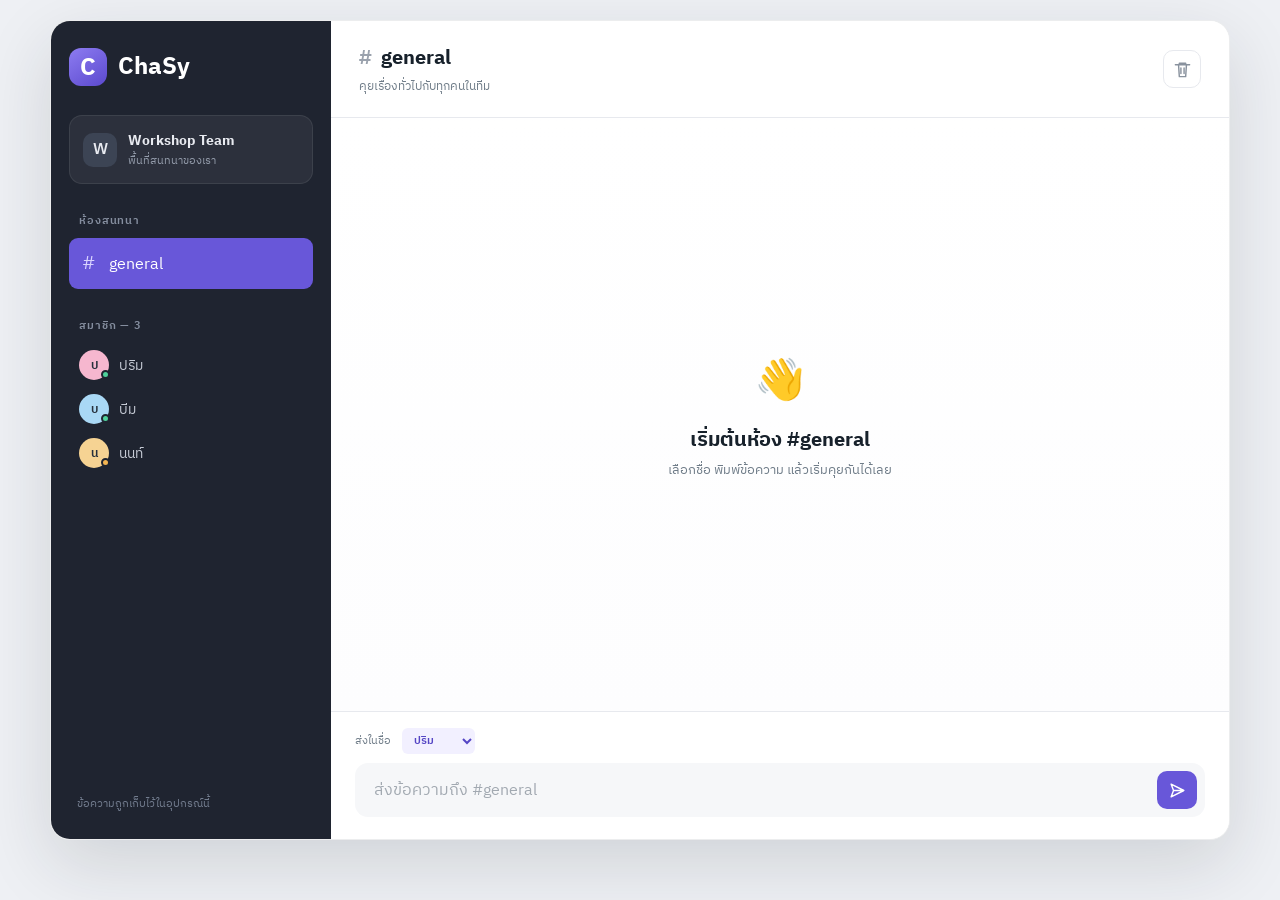
==== index.html @ 702a7e15 "Create ChaSy local chat workshop" ====
<!doctype html>
<html lang="th">
<head>
  <meta charset="UTF-8">
  <meta name="viewport" content="width=device-width, initial-scale=1.0">
  <meta name="description" content="ChaSy — simple local chat workshop">
  <title>ChaSy — Simple Chat</title>
  <link rel="preconnect" href="https://fonts.googleapis.com">
  <link rel="preconnect" href="https://fonts.gstatic.com" crossorigin>
  <link href="https://fonts.googleapis.com/css2?family=IBM+Plex+Sans+Thai:wght@400;500;600;700&display=swap" rel="stylesheet">
  <link rel="stylesheet" href="styles.css">
</head>
<body>
  <main class="app-shell">
    <aside class="sidebar">
      <a class="brand" href="#" aria-label="ChaSy home">
        <span class="brand-mark">C</span>
        <span>ChaSy</span>
      </a>

      <div class="workspace">
        <span class="workspace-avatar">W</span>
        <div>
          <strong>Workshop Team</strong>
          <small>พื้นที่สนทนาของเรา</small>
        </div>
      </div>

      <nav aria-label="ห้องสนทนา">
        <p class="nav-label">ห้องสนทนา</p>
        <button class="channel active" type="button">
          <span>#</span> general
        </button>
      </nav>

      <section class="people" aria-labelledby="people-title">
        <p class="nav-label" id="people-title">สมาชิก — 3</p>
        <div class="person"><span class="avatar pink">ป</span><span class="status"></span>ปริม</div>
        <div class="person"><span class="avatar blue">บ</span><span class="status"></span>บีม</div>
        <div class="person"><span class="avatar amber">น</span><span class="status away"></span>นนท์</div>
      </section>

      <p class="storage-note">ข้อความถูกเก็บไว้ในอุปกรณ์นี้</p>
    </aside>

    <section class="chat-panel">
      <header class="chat-header">
        <div>
          <h1><span>#</span> general</h1>
          <p>คุยเรื่องทั่วไปกับทุกคนในทีม</p>
        </div>
        <button class="icon-button" id="clearButton" type="button" title="ล้างข้อความ" aria-label="ล้างข้อความ">
          <svg viewBox="0 0 24 24" aria-hidden="true"><path d="M3 6h18M8 6V4h8v2m-9 0 1 15h8l1-15M10 10v7m4-7v7"/></svg>
        </button>
      </header>

      <div class="messages" id="messageList" aria-live="polite"></div>

      <form class="composer" id="messageForm">
        <label class="sender-label" for="senderSelect">ส่งในชื่อ</label>
        <select id="senderSelect" aria-label="เลือกผู้ส่ง">
          <option value="ปริม">ปริม</option>
          <option value="บีม">บีม</option>
          <option value="นนท์">นนท์</option>
        </select>
        <div class="message-input-wrap">
          <input id="messageInput" maxlength="300" autocomplete="off" placeholder="ส่งข้อความถึง #general" aria-label="ข้อความ">
          <button class="send-button" type="submit" aria-label="ส่งข้อความ">
            <svg viewBox="0 0 24 24" aria-hidden="true"><path d="m4 4 16 8-16 8 3-8-3-8Zm3 8h13"/></svg>
          </button>
        </div>
      </form>
    </section>
  </main>

  <template id="emptyStateTemplate">
    <div class="empty-state">
      <div class="empty-icon">👋</div>
      <h2>เริ่มต้นห้อง #general</h2>
      <p>เลือกชื่อ พิมพ์ข้อความ แล้วเริ่มคุยกันได้เลย</p>
    </div>
  </template>

  <script src="app.js"></script>
</body>
</html>
---- styles.css ----
:root {
  --ink: #17212b;
  --muted: #6f7c88;
  --line: #e7e9ee;
  --panel: #ffffff;
  --soft: #f6f7f9;
  --purple: #6857d9;
  --purple-dark: #5546c5;
  --nav: #1f2430;
}

* { box-sizing: border-box; }

body {
  margin: 0;
  color: var(--ink);
  background: #eef0f4;
  font-family: "IBM Plex Sans Thai", system-ui, sans-serif;
}

button, input, select { font: inherit; }
button { cursor: pointer; }

.app-shell {
  display: grid;
  grid-template-columns: 280px minmax(0, 1fr);
  width: min(1180px, calc(100% - 40px));
  height: min(820px, calc(100vh - 40px));
  min-height: 620px;
  margin: 20px auto;
  overflow: hidden;
  background: var(--panel);
  border: 1px solid rgba(23, 33, 43, .08);
  border-radius: 20px;
  box-shadow: 0 24px 70px rgba(26, 32, 44, .14);
}

.sidebar {
  position: relative;
  display: flex;
  flex-direction: column;
  padding: 26px 18px;
  color: #e8eaf0;
  background: var(--nav);
}

.brand {
  display: flex;
  gap: 11px;
  align-items: center;
  color: white;
  font-size: 24px;
  font-weight: 700;
  text-decoration: none;
}

.brand-mark {
  display: grid;
  width: 38px;
  height: 38px;
  place-items: center;
  border-radius: 12px;
  background: linear-gradient(145deg, #8d7cf1, #5b49ce);
}

.workspace {
  display: flex;
  gap: 11px;
  align-items: center;
  margin: 28px 0;
  padding: 13px;
  background: rgba(255,255,255,.06);
  border: 1px solid rgba(255,255,255,.08);
  border-radius: 13px;
}

.workspace-avatar, .avatar {
  display: grid;
  flex: 0 0 auto;
  width: 34px;
  height: 34px;
  place-items: center;
  border-radius: 10px;
  font-weight: 600;
}

.workspace-avatar { background: #3c4454; }
.workspace strong, .workspace small { display: block; }
.workspace strong { font-size: 14px; }
.workspace small { color: #939baa; font-size: 11px; }

.nav-label {
  margin: 0 10px 8px;
  color: #858e9f;
  font-size: 11px;
  font-weight: 600;
  letter-spacing: .08em;
  text-transform: uppercase;
}

.channel {
  width: 100%;
  padding: 10px 13px;
  color: #c7ccd6;
  text-align: left;
  background: transparent;
  border: 0;
  border-radius: 9px;
}

.channel span { margin-right: 9px; color: #858e9f; font-size: 19px; }
.channel.active { color: white; background: var(--purple); }
.channel.active span { color: #d9d3ff; }
.people { margin-top: 28px; }

.person {
  position: relative;
  display: flex;
  gap: 10px;
  align-items: center;
  padding: 7px 10px;
  color: #c7ccd6;
  font-size: 14px;
}

.avatar { width: 30px; height: 30px; border-radius: 50%; color: #27303c; font-size: 12px; }
.pink { background: #f6b7cf; }
.blue { background: #a9d8f5; }
.amber { background: #f6d393; }
.status { position: absolute; left: 32px; bottom: 8px; width: 9px; height: 9px; background: #4fd19b; border: 2px solid var(--nav); border-radius: 50%; }
.status.away { background: #f4b551; }
.storage-note { margin: auto 8px 0; color: #737d8f; font-size: 11px; }

.chat-panel { display: grid; grid-template-rows: auto 1fr auto; min-width: 0; background: white; }
.chat-header { display: flex; justify-content: space-between; align-items: center; padding: 21px 28px; border-bottom: 1px solid var(--line); }
.chat-header h1 { margin: 0; font-size: 20px; }
.chat-header h1 span { margin-right: 4px; color: #9aa2ad; }
.chat-header p { margin: 2px 0 0; color: var(--muted); font-size: 12px; }
.icon-button { display: grid; width: 38px; height: 38px; place-items: center; color: #89929e; background: transparent; border: 1px solid var(--line); border-radius: 10px; }
.icon-button:hover { color: #df5864; border-color: #efb8bd; background: #fff7f8; }
.icon-button svg, .send-button svg { width: 19px; fill: none; stroke: currentColor; stroke-linecap: round; stroke-linejoin: round; stroke-width: 1.8; }

.messages { padding: 26px 30px; overflow-y: auto; background: linear-gradient(#fff, #fdfdfe); }
.empty-state { display: grid; height: 100%; place-content: center; text-align: center; }
.empty-icon { font-size: 40px; }
.empty-state h2 { margin: 10px 0 2px; font-size: 20px; }
.empty-state p { margin: 0; color: var(--muted); font-size: 13px; }
.message { display: grid; grid-template-columns: 40px 1fr; gap: 11px; margin-bottom: 20px; }
.message-avatar { display: grid; width: 40px; height: 40px; place-items: center; border-radius: 12px; font-weight: 600; }
.message-heading { display: flex; gap: 8px; align-items: baseline; }
.message-heading strong { font-size: 14px; }
.message-heading time { color: #9ba3ad; font-size: 10px; }
.message p { margin: 3px 0 0; line-height: 1.55; overflow-wrap: anywhere; white-space: pre-wrap; }

.composer { padding: 14px 24px 22px; border-top: 1px solid var(--line); }
.sender-label { margin-right: 7px; color: var(--muted); font-size: 11px; }
#senderSelect { margin-bottom: 9px; padding: 3px 24px 3px 8px; color: var(--purple-dark); background: #f2f0ff; border: 0; border-radius: 6px; font-size: 11px; font-weight: 600; }
.message-input-wrap { display: flex; gap: 10px; padding: 7px 7px 7px 16px; background: var(--soft); border: 1px solid transparent; border-radius: 13px; transition: .2s; }
.message-input-wrap:focus-within { background: white; border-color: #aca1ed; box-shadow: 0 0 0 3px #efedff; }
#messageInput { flex: 1; min-width: 0; background: transparent; border: 0; outline: 0; }
#messageInput::placeholder { color: #a2a9b1; }
.send-button { display: grid; width: 40px; height: 38px; place-items: center; color: white; background: var(--purple); border: 0; border-radius: 10px; }
.send-button:hover { background: var(--purple-dark); }

@media (max-width: 720px) {
  .app-shell { grid-template-columns: 1fr; width: 100%; height: 100vh; min-height: 0; margin: 0; border: 0; border-radius: 0; }
  .sidebar { display: none; }
  .chat-header { padding: 16px 18px; }
  .messages { padding: 20px 16px; }
  .composer { padding: 12px 14px 16px; }
}
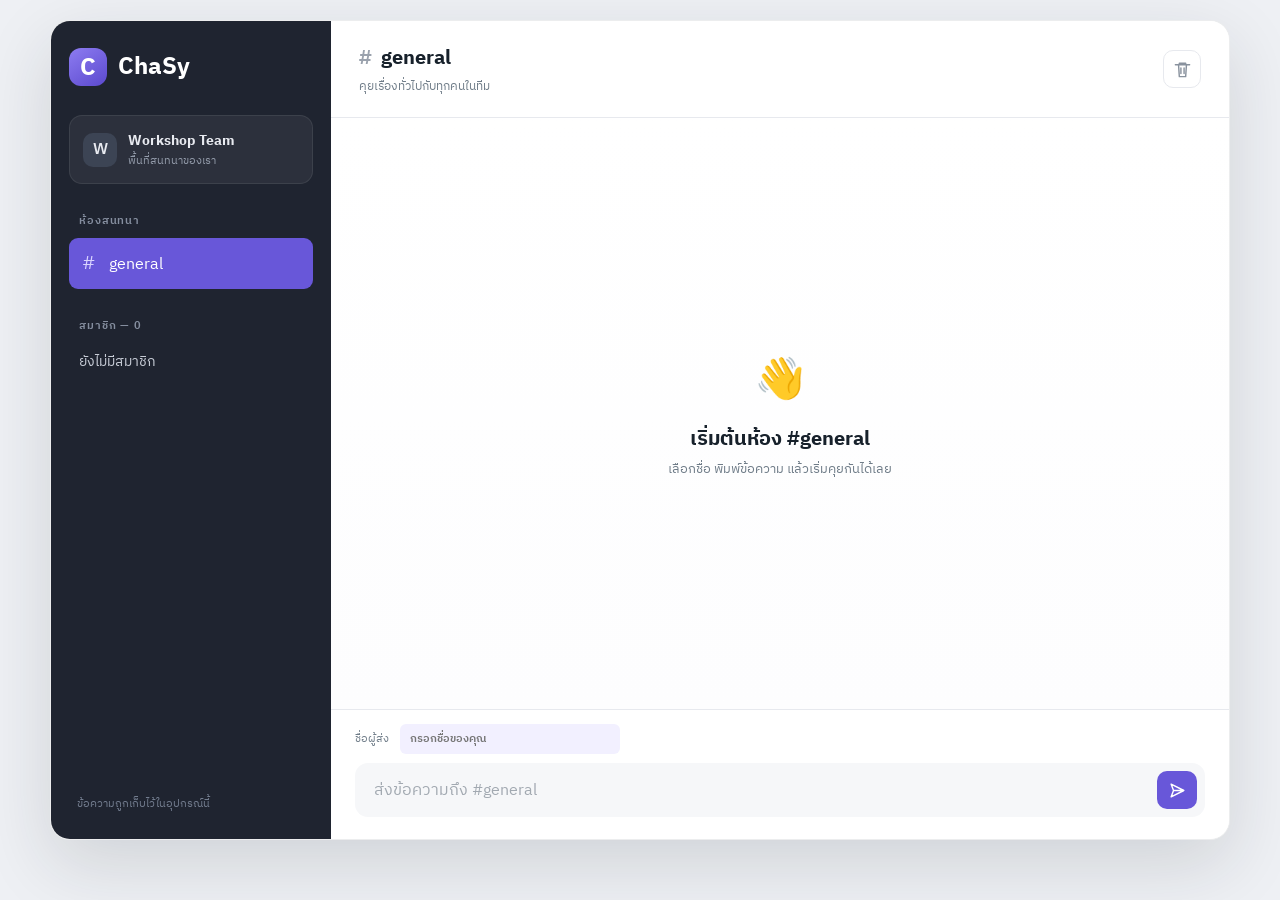
==== commit f77664eb: "Allow custom chat display names" ====
--- a/index.html
+++ b/index.html
@@ -34,10 +34,8 @@
       </nav>
 
       <section class="people" aria-labelledby="people-title">
-        <p class="nav-label" id="people-title">สมาชิก — 3</p>
-        <div class="person"><span class="avatar pink">ป</span><span class="status"></span>ปริม</div>
-        <div class="person"><span class="avatar blue">บ</span><span class="status"></span>บีม</div>
-        <div class="person"><span class="avatar amber">น</span><span class="status away"></span>นนท์</div>
+        <p class="nav-label" id="people-title">สมาชิก — <span id="peopleCount">0</span></p>
+        <div id="peopleList"></div>
       </section>
 
       <p class="storage-note">ข้อความถูกเก็บไว้ในอุปกรณ์นี้</p>
@@ -57,12 +55,8 @@
       <div class="messages" id="messageList" aria-live="polite"></div>
 
       <form class="composer" id="messageForm">
-        <label class="sender-label" for="senderSelect">ส่งในชื่อ</label>
-        <select id="senderSelect" aria-label="เลือกผู้ส่ง">
-          <option value="ปริม">ปริม</option>
-          <option value="บีม">บีม</option>
-          <option value="นนท์">นนท์</option>
-        </select>
+        <label class="sender-label" for="senderInput">ชื่อผู้ส่ง</label>
+        <input id="senderInput" maxlength="30" autocomplete="name" placeholder="กรอกชื่อของคุณ" aria-label="ชื่อผู้ส่ง" required>
         <div class="message-input-wrap">
           <input id="messageInput" maxlength="300" autocomplete="off" placeholder="ส่งข้อความถึง #general" aria-label="ข้อความ">
           <button class="send-button" type="submit" aria-label="ส่งข้อความ">
--- a/styles.css
+++ b/styles.css
@@ -154,7 +154,8 @@
 
 .composer { padding: 14px 24px 22px; border-top: 1px solid var(--line); }
 .sender-label { margin-right: 7px; color: var(--muted); font-size: 11px; }
-#senderSelect { margin-bottom: 9px; padding: 3px 24px 3px 8px; color: var(--purple-dark); background: #f2f0ff; border: 0; border-radius: 6px; font-size: 11px; font-weight: 600; }
+#senderInput { width: min(220px, 60%); margin-bottom: 9px; padding: 5px 9px; color: var(--purple-dark); background: #f2f0ff; border: 1px solid transparent; border-radius: 6px; outline: 0; font-size: 11px; font-weight: 600; }
+#senderInput:focus { border-color: #aca1ed; background: white; }
 .message-input-wrap { display: flex; gap: 10px; padding: 7px 7px 7px 16px; background: var(--soft); border: 1px solid transparent; border-radius: 13px; transition: .2s; }
 .message-input-wrap:focus-within { background: white; border-color: #aca1ed; box-shadow: 0 0 0 3px #efedff; }
 #messageInput { flex: 1; min-width: 0; background: transparent; border: 0; outline: 0; }
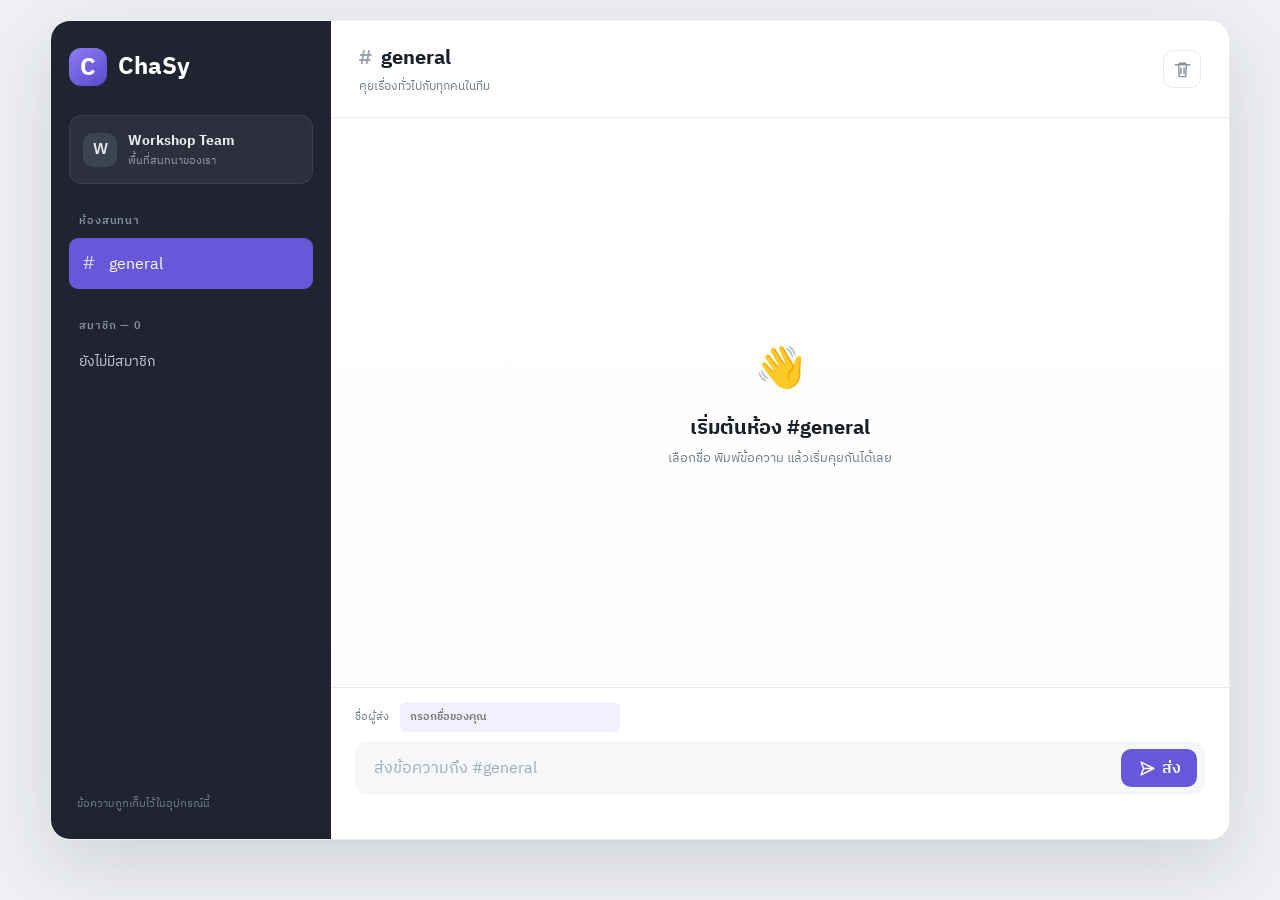
==== commit a5c698e3: "Fix custom-name message sending" ====
--- a/index.html
+++ b/index.html
@@ -8,7 +8,7 @@
   <link rel="preconnect" href="https://fonts.googleapis.com">
   <link rel="preconnect" href="https://fonts.gstatic.com" crossorigin>
   <link href="https://fonts.googleapis.com/css2?family=IBM+Plex+Sans+Thai:wght@400;500;600;700&display=swap" rel="stylesheet">
-  <link rel="stylesheet" href="styles.css">
+  <link rel="stylesheet" href="styles.css?v=3">
 </head>
 <body>
   <main class="app-shell">
@@ -61,8 +61,10 @@
           <input id="messageInput" maxlength="300" autocomplete="off" placeholder="ส่งข้อความถึง #general" aria-label="ข้อความ">
           <button class="send-button" type="submit" aria-label="ส่งข้อความ">
             <svg viewBox="0 0 24 24" aria-hidden="true"><path d="m4 4 16 8-16 8 3-8-3-8Zm3 8h13"/></svg>
+            <span>ส่ง</span>
           </button>
         </div>
+        <p class="form-message" id="formMessage" role="status"></p>
       </form>
     </section>
   </main>
@@ -75,6 +77,6 @@
     </div>
   </template>
 
-  <script src="app.js"></script>
+  <script src="app.js?v=3"></script>
 </body>
 </html>
--- a/styles.css
+++ b/styles.css
@@ -160,8 +160,10 @@
 .message-input-wrap:focus-within { background: white; border-color: #aca1ed; box-shadow: 0 0 0 3px #efedff; }
 #messageInput { flex: 1; min-width: 0; background: transparent; border: 0; outline: 0; }
 #messageInput::placeholder { color: #a2a9b1; }
-.send-button { display: grid; width: 40px; height: 38px; place-items: center; color: white; background: var(--purple); border: 0; border-radius: 10px; }
+.send-button { display: flex; min-width: 76px; height: 38px; gap: 5px; align-items: center; justify-content: center; color: white; background: var(--purple); border: 0; border-radius: 10px; font-weight: 600; }
 .send-button:hover { background: var(--purple-dark); }
+.form-message { min-height: 18px; margin: 4px 2px 0; color: #df5864; font-size: 11px; }
+.form-message.success { color: #21865f; }
 
 @media (max-width: 720px) {
   .app-shell { grid-template-columns: 1fr; width: 100%; height: 100vh; min-height: 0; margin: 0; border: 0; border-radius: 0; }
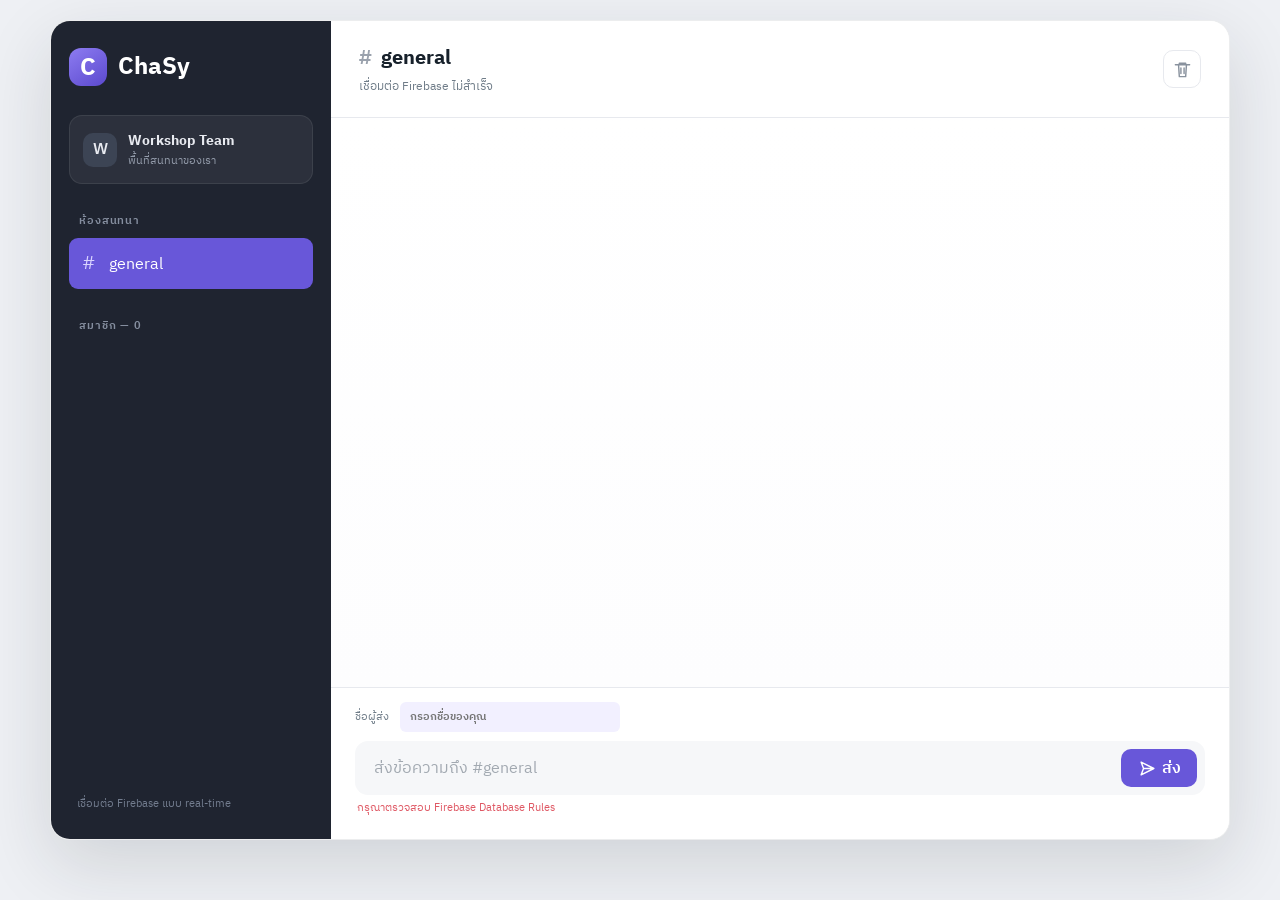
==== commit e2632c9f: "Connect ChaSy to Firebase realtime chat" ====
--- a/index.html
+++ b/index.html
@@ -38,14 +38,14 @@
         <div id="peopleList"></div>
       </section>
 
-      <p class="storage-note">ข้อความถูกเก็บไว้ในอุปกรณ์นี้</p>
+      <p class="storage-note">เชื่อมต่อ Firebase แบบ real-time</p>
     </aside>
 
     <section class="chat-panel">
       <header class="chat-header">
         <div>
           <h1><span>#</span> general</h1>
-          <p>คุยเรื่องทั่วไปกับทุกคนในทีม</p>
+          <p id="connectionStatus">กำลังเชื่อมต่อห้องสนทนา...</p>
         </div>
         <button class="icon-button" id="clearButton" type="button" title="ล้างข้อความ" aria-label="ล้างข้อความ">
           <svg viewBox="0 0 24 24" aria-hidden="true"><path d="M3 6h18M8 6V4h8v2m-9 0 1 15h8l1-15M10 10v7m4-7v7"/></svg>
@@ -77,6 +77,6 @@
     </div>
   </template>
 
-  <script src="app.js?v=3"></script>
+  <script src="app.js?v=4"></script>
 </body>
 </html>
--- a/styles.css
+++ b/styles.css
@@ -136,6 +136,7 @@
 .chat-header h1 { margin: 0; font-size: 20px; }
 .chat-header h1 span { margin-right: 4px; color: #9aa2ad; }
 .chat-header p { margin: 2px 0 0; color: var(--muted); font-size: 12px; }
+.chat-header p.connected { color: #21865f; }
 .icon-button { display: grid; width: 38px; height: 38px; place-items: center; color: #89929e; background: transparent; border: 1px solid var(--line); border-radius: 10px; }
 .icon-button:hover { color: #df5864; border-color: #efb8bd; background: #fff7f8; }
 .icon-button svg, .send-button svg { width: 19px; fill: none; stroke: currentColor; stroke-linecap: round; stroke-linejoin: round; stroke-width: 1.8; }
@@ -162,6 +163,7 @@
 #messageInput::placeholder { color: #a2a9b1; }
 .send-button { display: flex; min-width: 76px; height: 38px; gap: 5px; align-items: center; justify-content: center; color: white; background: var(--purple); border: 0; border-radius: 10px; font-weight: 600; }
 .send-button:hover { background: var(--purple-dark); }
+.send-button:disabled { cursor: wait; opacity: .65; }
 .form-message { min-height: 18px; margin: 4px 2px 0; color: #df5864; font-size: 11px; }
 .form-message.success { color: #21865f; }
 
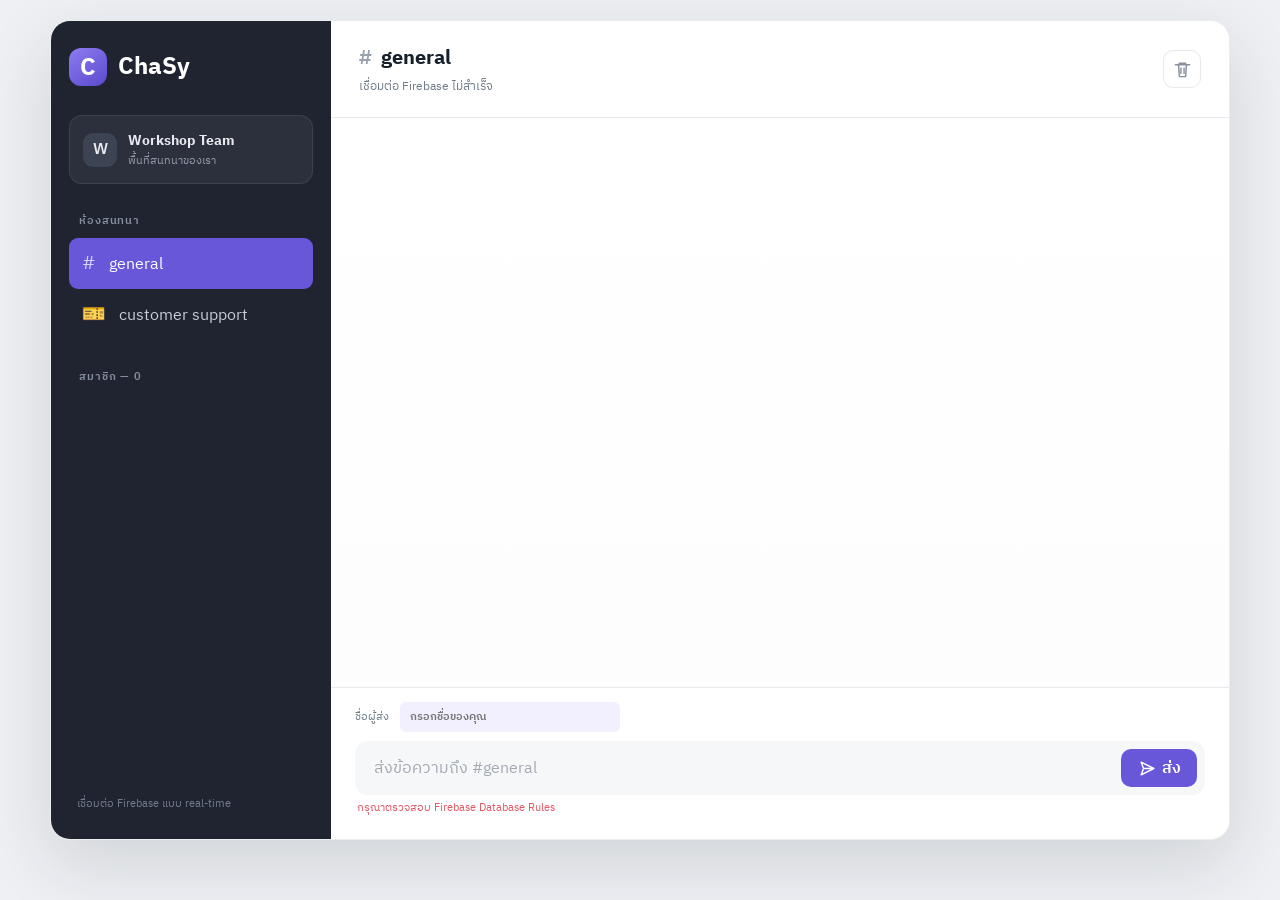
==== commit eb362c35: "Add realtime customer support tickets" ====
--- a/index.html
+++ b/index.html
@@ -31,6 +31,9 @@
         <button class="channel active" type="button">
           <span>#</span> general
         </button>
+        <a class="channel channel-link" href="support.html">
+          <span>🎫</span> customer support
+        </a>
       </nav>
 
       <section class="people" aria-labelledby="people-title">
--- a/styles.css
+++ b/styles.css
@@ -99,6 +99,7 @@
 }
 
 .channel {
+  display: block;
   width: 100%;
   padding: 10px 13px;
   color: #c7ccd6;
@@ -107,6 +108,8 @@
   border: 0;
   border-radius: 9px;
 }
+.channel-link { text-decoration: none; }
+.channel-link:hover { color: white; background: rgba(255,255,255,.08); }
 
 .channel span { margin-right: 9px; color: #858e9f; font-size: 19px; }
 .channel.active { color: white; background: var(--purple); }
